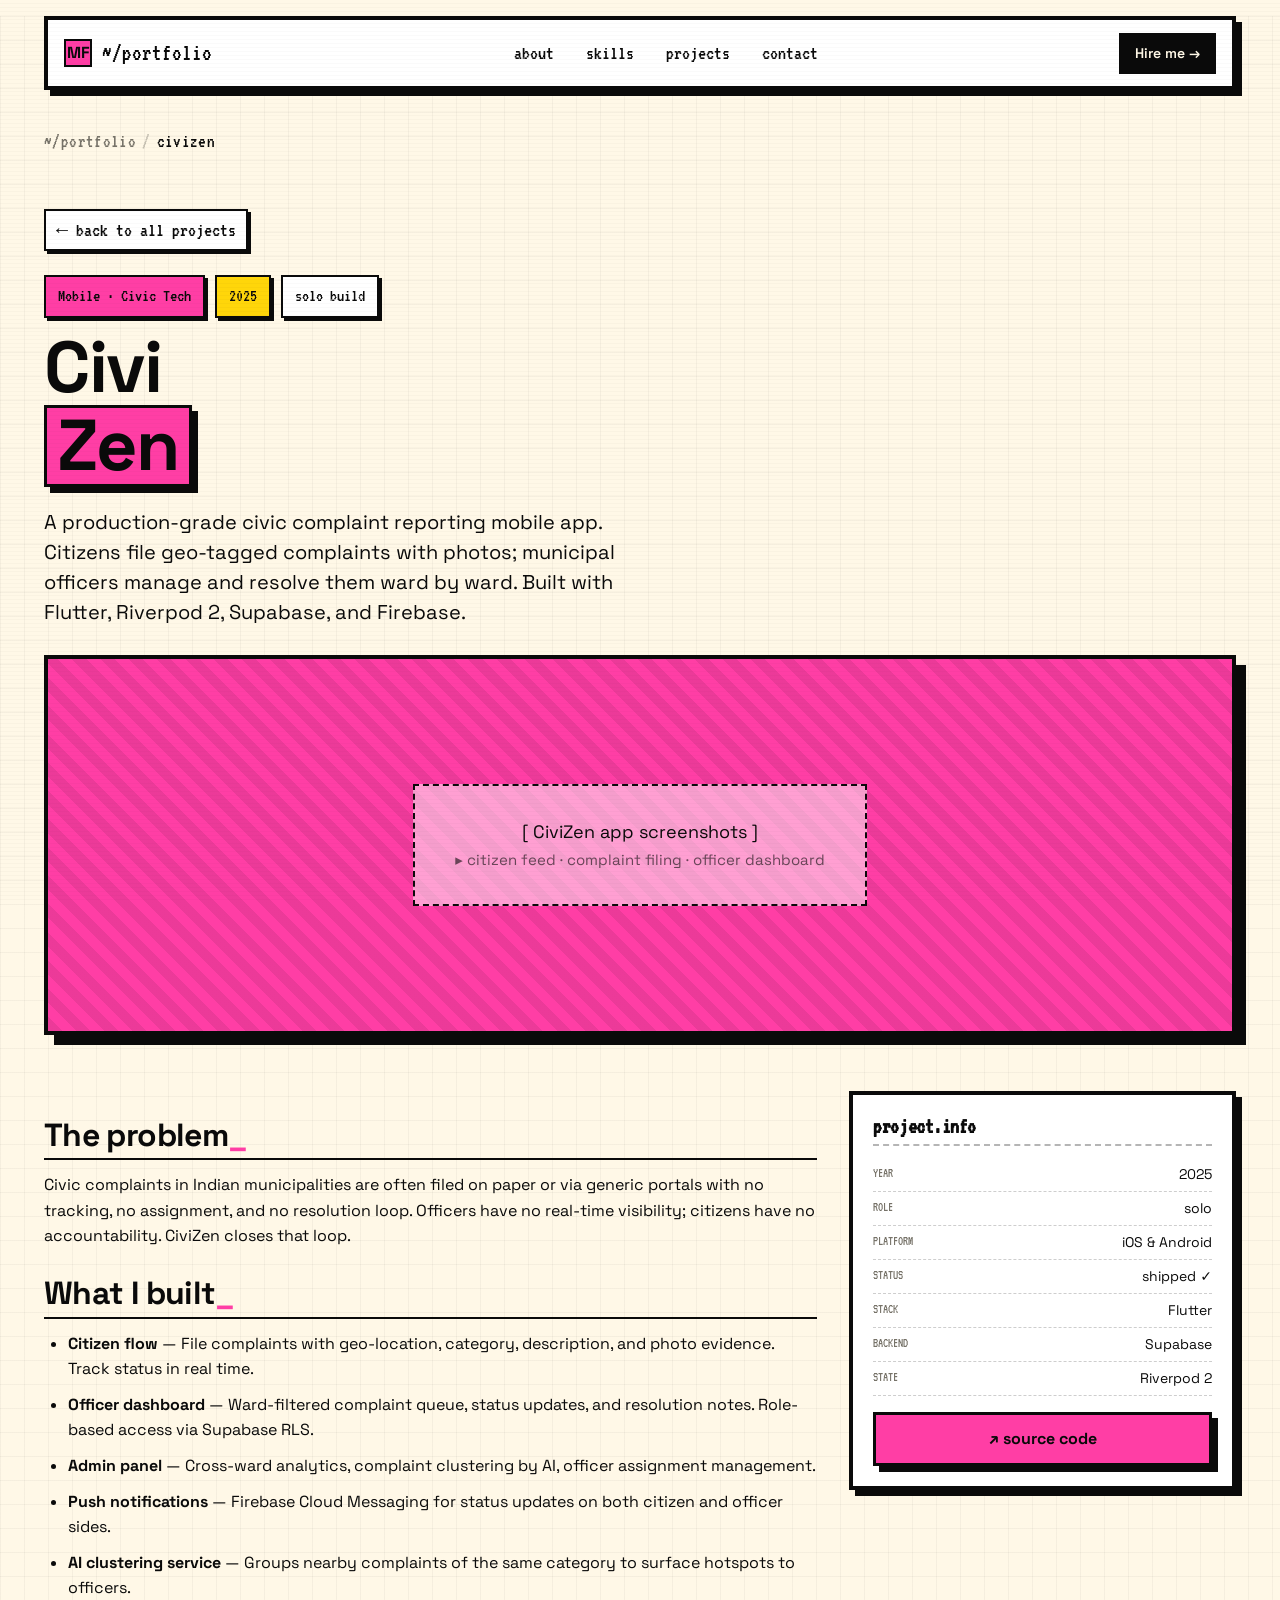
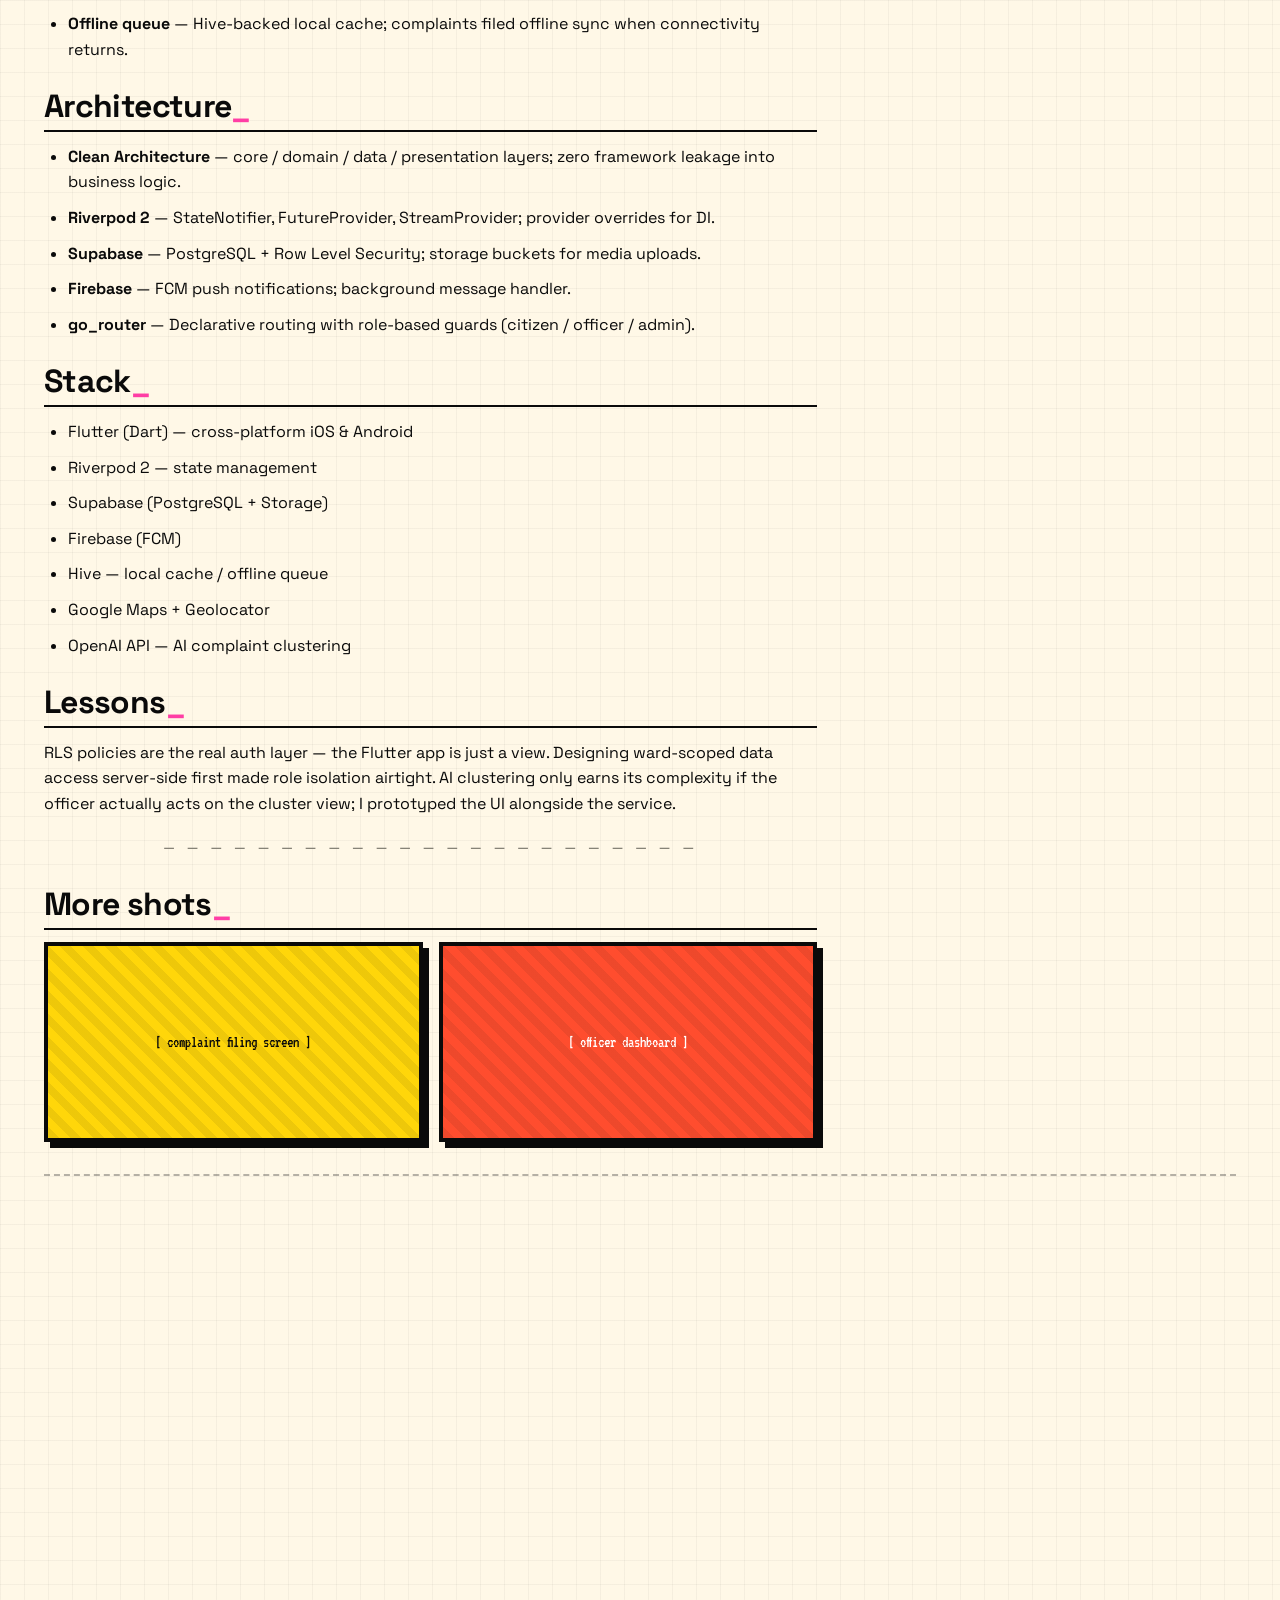
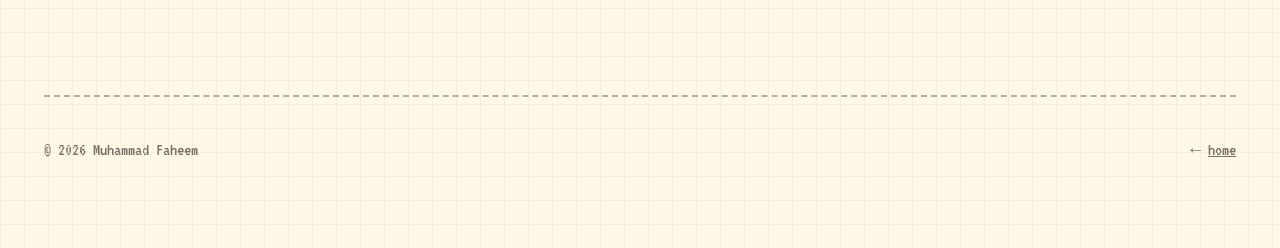
==== civizen/index.html @ f8d9481d "feat: portfolio site with clean URLs, responsive design, and project pages - Clean URL structure: ea" ====
<!doctype html>
<html lang="en">
<head>
<meta charset="utf-8" />
<title>CiviZen — Portfolio</title>
<meta name="viewport" content="width=device-width, initial-scale=1" />
<link rel="preconnect" href="https://fonts.googleapis.com">
<link rel="preconnect" href="https://fonts.gstatic.com" crossorigin>
<link href="https://fonts.googleapis.com/css2?family=Space+Grotesk:wght@400;500;600;700&family=VT323&family=Kalam:wght@400;700&display=swap" rel="stylesheet">
<link rel="stylesheet" href="../styles.css">
</head>
<body>

<nav class="topbar">
  <div class="topbar-inner">
    <a href="../index.html" class="topbar-logo" style="text-decoration:none">
      <span class="logo-badge">MF</span>
      <span>~/portfolio</span>
    </a>
    <div class="nav-links">
      <a href="../index.html#about">about</a>
      <a href="../index.html#skills">skills</a>
      <a href="../index.html#projects">projects</a>
      <a href="../index.html#contact">contact</a>
    </div>
    <a href="../index.html#contact" class="nav-cta">Hire me →</a>
    <button class="nav-toggle" id="nav-toggle" aria-label="Toggle navigation">☰</button>
  </div>
</nav>

<main class="shell">

<div class="url-bar">
  <a href="../index.html">~/portfolio</a>
  <span class="url-sep">/</span>
  <span class="url-active">civizen</span>
</div>

  <section class="proj-hero">
    <a href="../index.html#projects" class="back-link">← back to all projects</a>

    <div style="display:flex;gap:10px;flex-wrap:wrap;margin-bottom:12px">
      <span class="chip pink">Mobile · Civic Tech</span>
      <span class="chip yellow">2025</span>
      <span class="chip">solo build</span>
    </div>

    <h1 style="font-size:clamp(40px,6vw,72px)">
      Civi<br/>
      <span style="background:var(--accent-1);padding:0 10px;border:3px solid var(--ink);box-shadow:6px 6px 0 var(--ink);display:inline-block">Zen</span>
    </h1>

    <p class="hero-sub" style="margin-top:20px">
      A production-grade civic complaint reporting mobile app. Citizens file geo-tagged complaints with photos; municipal officers manage and resolve them ward by ward. Built with Flutter, Riverpod 2, Supabase, and Firebase.
    </p>

    <div class="proj-hero-visual">
      <div class="proj-placeholder" style="font-size:18px;padding:32px 40px">
        [ CiviZen app screenshots ]<br/>
        <small style="opacity:0.6">▸ citizen feed · complaint filing · officer dashboard</small>
      </div>
    </div>
  </section>

  <section class="proj-detail">
    <article class="proj-content">
      <h3>The problem<span style="color:var(--accent-1)">_</span></h3>
      <p>Civic complaints in Indian municipalities are often filed on paper or via generic portals with no tracking, no assignment, and no resolution loop. Officers have no real-time visibility; citizens have no accountability. CiviZen closes that loop.</p>

      <h3>What I built<span style="color:var(--accent-1)">_</span></h3>
      <ul>
        <li><strong>Citizen flow</strong> — File complaints with geo-location, category, description, and photo evidence. Track status in real time.</li>
        <li><strong>Officer dashboard</strong> — Ward-filtered complaint queue, status updates, and resolution notes. Role-based access via Supabase RLS.</li>
        <li><strong>Admin panel</strong> — Cross-ward analytics, complaint clustering by AI, officer assignment management.</li>
        <li><strong>Push notifications</strong> — Firebase Cloud Messaging for status updates on both citizen and officer sides.</li>
        <li><strong>AI clustering service</strong> — Groups nearby complaints of the same category to surface hotspots to officers.</li>
        <li><strong>Offline queue</strong> — Hive-backed local cache; complaints filed offline sync when connectivity returns.</li>
      </ul>

      <h3>Architecture<span style="color:var(--accent-1)">_</span></h3>
      <ul>
        <li><strong>Clean Architecture</strong> — core / domain / data / presentation layers; zero framework leakage into business logic.</li>
        <li><strong>Riverpod 2</strong> — StateNotifier, FutureProvider, StreamProvider; provider overrides for DI.</li>
        <li><strong>Supabase</strong> — PostgreSQL + Row Level Security; storage buckets for media uploads.</li>
        <li><strong>Firebase</strong> — FCM push notifications; background message handler.</li>
        <li><strong>go_router</strong> — Declarative routing with role-based guards (citizen / officer / admin).</li>
      </ul>

      <h3>Stack<span style="color:var(--accent-1)">_</span></h3>
      <ul>
        <li>Flutter (Dart) — cross-platform iOS &amp; Android</li>
        <li>Riverpod 2 — state management</li>
        <li>Supabase (PostgreSQL + Storage)</li>
        <li>Firebase (FCM)</li>
        <li>Hive — local cache / offline queue</li>
        <li>Google Maps + Geolocator</li>
        <li>OpenAI API — AI complaint clustering</li>
      </ul>

      <h3>Lessons<span style="color:var(--accent-1)">_</span></h3>
      <p>RLS policies are the real auth layer — the Flutter app is just a view. Designing ward-scoped data access server-side first made role isolation airtight. AI clustering only earns its complexity if the officer actually acts on the cluster view; I prototyped the UI alongside the service.</p>

      <div class="ascii-div">─ ─ ─ ─ ─ ─ ─ ─ ─ ─ ─ ─ ─ ─ ─ ─ ─ ─ ─ ─ ─ ─ ─</div>

      <h3>More shots<span style="color:var(--accent-1)">_</span></h3>
      <div style="display:grid;grid-template-columns:1fr 1fr;gap:16px">
        <div style="height:200px;border:var(--border-thick);box-shadow:var(--shadow);background:repeating-linear-gradient(45deg,rgba(10,10,10,0.07) 0 8px, transparent 8px 16px),var(--accent-2);display:grid;place-items:center;font-family:'VT323',monospace">
          [ complaint filing screen ]
        </div>
        <div style="height:200px;border:var(--border-thick);box-shadow:var(--shadow);background:repeating-linear-gradient(45deg,rgba(10,10,10,0.07) 0 8px, transparent 8px 16px),var(--accent-3);display:grid;place-items:center;font-family:'VT323',monospace;color:#fff">
          [ officer dashboard ]
        </div>
      </div>
    </article>

    <aside class="proj-meta-card">
      <h4>project.info</h4>
      <div class="proj-meta-row"><span>year</span><span>2025</span></div>
      <div class="proj-meta-row"><span>role</span><span>solo</span></div>
      <div class="proj-meta-row"><span>platform</span><span>iOS &amp; Android</span></div>
      <div class="proj-meta-row"><span>status</span><span>shipped ✓</span></div>
      <div class="proj-meta-row"><span>stack</span><span>Flutter</span></div>
      <div class="proj-meta-row"><span>backend</span><span>Supabase</span></div>
      <div class="proj-meta-row"><span>state</span><span>Riverpod 2</span></div>

      <div style="margin-top:16px;display:flex;flex-direction:column;gap:8px">
        <a href="https://github.com/mdfaheem2306" target="_blank" rel="noopener" class="btn primary" style="justify-content:center">↗ source code</a>
      </div>
    </aside>
  </section>

  <section class="section">
    <div class="contact-card reveal">
      <h2>Back to the index →</h2>
      <p>See the full project list, or get in touch if you want to collaborate.</p>
      <div class="contact-links">
        <a href="../index.html#projects" class="btn yellow">All projects →</a>
        <a href="../index.html#contact" class="btn ghost">Contact</a>
      </div>
    </div>
  </section>

  <footer>
    <span>© 2026 Muhammad Faheem</span>
    <span>← <a href="../index.html" style="text-decoration:underline">home</a></span>
  </footer>
</main>

<script>
const PALETTES = {
  poppy:    { bg: '#fff8e7', ink: '#0a0a0a', a1: '#ff3ea5', a2: '#ffd60a', a3: '#ff4d2e' },
  cyber:    { bg: '#eaffea', ink: '#0a0a0a', a1: '#00ff9d', a2: '#ff00e5', a3: '#00d0ff' },
  sunset:   { bg: '#fff2e0', ink: '#1a0e07', a1: '#ff6b35', a2: '#ffc857', a3: '#e63946' },
  cream:    { bg: '#fdf6e3', ink: '#2b1d0e', a1: '#d33682', a2: '#b58900', a3: '#cb4b16' },
  arcade:   { bg: '#1a0b2e', ink: '#fff', a1: '#ff2079', a2: '#ffea00', a3: '#00e1ff' },
  lime:     { bg: '#f4fdd0', ink: '#0a0a0a', a1: '#ff3366', a2: '#c6ff00', a3: '#7c3aff' },
};
document.getElementById('nav-toggle')?.addEventListener('click',()=>{
  document.querySelector('.nav-links')?.classList.toggle('open');
});
try {
  const stored = localStorage.getItem('portfolio-palette');
  if (stored && PALETTES[stored]) {
    const p = PALETTES[stored], r = document.documentElement.style;
    r.setProperty('--bg', p.bg); r.setProperty('--ink', p.ink);
    r.setProperty('--accent-1', p.a1); r.setProperty('--accent-2', p.a2); r.setProperty('--accent-3', p.a3);
  }
} catch {}
</script>

</body>
</html>
---- styles.css ----
/* =========================================================
   Porrdolio — Y2K Wireframe
   ========================================================= */

:root {
  --bg: #fff8e7;
  --ink: #0a0a0a;
  --paper: #ffffff;
  --muted: #767268;
  --line: #0a0a0a;

  --pink: #ff3ea5;
  --yellow: #ffd60a;
  --red: #ff4d2e;
  --blue: #2d7dff;
  --green: #2ecc71;

  --accent-1: var(--pink);
  --accent-2: var(--yellow);
  --accent-3: var(--red);

  --shadow: 6px 6px 0 0 var(--ink);
  --shadow-lg: 10px 10px 0 0 var(--ink);
  --shadow-sm: 3px 3px 0 0 var(--ink);

  --border: 2.5px solid var(--ink);
  --border-thick: 4px solid var(--ink);

  --radius: 0px;
  --radius-chip: 999px;
}

* { box-sizing: border-box; margin: 0; padding: 0; }

html, body {
  background: var(--bg);
  color: var(--ink);
  font-family: 'Space Grotesk', system-ui, sans-serif;
  font-size: 16px;
  line-height: 1.5;
  -webkit-font-smoothing: antialiased;
}

/* Grid paper background */
body {
  background-image:
    linear-gradient(to right, rgba(10,10,10,0.04) 1px, transparent 1px),
    linear-gradient(to bottom, rgba(10,10,10,0.04) 1px, transparent 1px);
  background-size: 24px 24px;
  background-color: var(--bg);
  min-height: 100vh;
  position: relative;
  overflow-x: hidden;
}

/* Scanline overlay */
body::before {
  content: '';
  position: fixed;
  inset: 0;
  background: repeating-linear-gradient(
    0deg,
    rgba(10,10,10,0.02) 0px,
    rgba(10,10,10,0.02) 1px,
    transparent 1px,
    transparent 4px
  );
  pointer-events: none;
  z-index: 9999;
  mix-blend-mode: multiply;
}

/* Typography */
.mono { font-family: 'VT323', 'Geist Mono', ui-monospace, monospace; }
.hand { font-family: 'Kalam', 'Caveat', cursive; font-weight: 400; }

h1, h2, h3, h4 {
  font-family: 'Space Grotesk', sans-serif;
  font-weight: 700;
  letter-spacing: -0.02em;
  line-height: 1.05;
}

h1 { font-size: clamp(48px, 8vw, 96px); }
h2 { font-size: clamp(32px, 5vw, 56px); }
h3 { font-size: clamp(22px, 2.5vw, 32px); }

a { color: inherit; }

/* =========================================================
   Layout
   ========================================================= */
.shell {
  max-width: 1240px;
  margin: 0 auto;
  padding: 24px;
}

/* ---------- URL breadcrumb bar ---------- */
.url-bar {
  display: flex;
  align-items: center;
  gap: 6px;
  font-family: 'VT323', monospace;
  font-size: 19px;
  color: var(--muted);
  padding: 14px 0 4px;
  letter-spacing: 0.02em;
}
.url-bar .url-sep { opacity: 0.4; }
.url-bar a { color: var(--muted); text-decoration: none; }
.url-bar a:hover { color: var(--ink); text-decoration: underline; }
.url-bar .url-active { color: var(--ink); }

/* ---------- Top nav ---------- */
.topbar {
  position: sticky;
  top: 16px;
  z-index: 100;
  margin: 16px auto 0;
  max-width: 1240px;
  padding: 0 24px;
}
.topbar-inner {
  background: var(--paper);
  border: var(--border-thick);
  box-shadow: var(--shadow);
  padding: 10px 16px;
  display: flex;
  align-items: center;
  justify-content: space-between;
  gap: 16px;
}
.topbar-logo {
  display: flex;
  align-items: center;
  gap: 10px;
  font-family: 'VT323', monospace;
  font-size: 24px;
  line-height: 1;
}
.logo-badge {
  width: 28px; height: 28px;
  background: var(--accent-1);
  border: 2.5px solid var(--ink);
  display: grid; place-items: center;
  font-weight: 700; font-size: 16px;
  font-family: 'Space Grotesk', sans-serif;
  color: var(--ink);
}
.nav-links { display: flex; gap: 4px; align-items: center; }
.nav-links a {
  text-decoration: none;
  padding: 6px 12px;
  font-family: 'VT323', monospace;
  font-size: 20px;
  border: 2px solid transparent;
}
.nav-links a:hover {
  background: var(--accent-2);
  border: 2px solid var(--ink);
  box-shadow: 2px 2px 0 var(--ink);
}
.nav-cta {
  background: var(--ink);
  color: var(--bg);
  padding: 8px 14px;
  font-family: 'Space Grotesk', sans-serif;
  font-weight: 600;
  font-size: 14px;
  text-decoration: none;
  border: 2.5px solid var(--ink);
  display: inline-block;
}
.nav-cta:hover { background: var(--accent-1); color: var(--ink); }

/* =========================================================
   Hero
   ========================================================= */
.hero {
  padding: 64px 0 32px;
  display: grid;
  grid-template-columns: 1.1fr 1fr;
  gap: 32px;
  align-items: start;
}
@media (max-width: 900px) {
  .hero { grid-template-columns: 1fr; }
}

.hero-eyebrow {
  font-family: 'VT323', monospace;
  font-size: 22px;
  background: var(--accent-2);
  display: inline-block;
  padding: 4px 12px;
  border: 2.5px solid var(--ink);
  box-shadow: var(--shadow-sm);
  margin-bottom: 20px;
  transform: rotate(-1deg);
}
.hero h1 {
  margin-bottom: 16px;
}
.hero h1 .name-bg {
  background: var(--accent-1);
  color: var(--ink);
  padding: 0 12px;
  border: 3px solid var(--ink);
  box-shadow: 6px 6px 0 var(--ink);
  display: inline-block;
  line-height: 1.1;
}
.hero-sub {
  font-size: 20px;
  max-width: 48ch;
  margin-bottom: 28px;
  color: var(--ink);
}
.hero-meta {
  display: flex;
  gap: 12px;
  flex-wrap: wrap;
  margin-bottom: 32px;
}
.chip {
  background: var(--paper);
  border: 2.5px solid var(--ink);
  padding: 6px 12px;
  font-family: 'VT323', monospace;
  font-size: 18px;
  box-shadow: 3px 3px 0 var(--ink);
}
.chip.pink { background: var(--accent-1); color: var(--ink); }
.chip.yellow { background: var(--accent-2); }
.chip.red { background: var(--accent-3); color: var(--paper); }

.hero-actions {
  display: flex; gap: 12px; flex-wrap: wrap;
}
.btn {
  display: inline-flex; align-items: center; gap: 8px;
  padding: 12px 20px;
  font-family: 'Space Grotesk', sans-serif;
  font-weight: 700;
  font-size: 16px;
  text-decoration: none;
  border: 3px solid var(--ink);
  box-shadow: var(--shadow);
  background: var(--paper);
  color: var(--ink);
  cursor: pointer;
  transition: transform 0.08s ease, box-shadow 0.08s ease;
}
.btn:hover {
  transform: translate(2px, 2px);
  box-shadow: 4px 4px 0 var(--ink);
}
.btn:active {
  transform: translate(6px, 6px);
  box-shadow: 0 0 0 var(--ink);
}
.btn.primary { background: var(--accent-1); }
.btn.yellow { background: var(--accent-2); }
.btn.ghost { background: var(--paper); }

/* Hand-drawn annotation */
.note {
  font-family: 'Kalam', cursive;
  font-size: 20px;
  color: var(--accent-3);
  position: relative;
}
.note-arrow {
  display: inline-block;
  margin-right: 6px;
}

/* =========================================================
   Terminal
   ========================================================= */
.terminal {
  background: #0a0a0a;
  color: #e8ffd4;
  border: var(--border-thick);
  box-shadow: var(--shadow-lg);
  font-family: 'VT323', monospace;
  font-size: 18px;
  position: relative;
  overflow: hidden;
}
.term-bar {
  background: linear-gradient(180deg, #f0f0f0 0%, #c8c8c8 50%, #a8a8a8 100%);
  border-bottom: 2.5px solid var(--ink);
  padding: 8px 12px;
  display: flex;
  align-items: center;
  gap: 8px;
}
.term-dots { display: flex; gap: 6px; }
.term-dot {
  width: 14px; height: 14px;
  border: 2px solid var(--ink);
  background: #fff;
}
.term-dot.red { background: #ff5f57; }
.term-dot.yel { background: #febc2e; }
.term-dot.grn { background: #28c840; }
.term-title {
  flex: 1;
  text-align: center;
  font-family: 'VT323', monospace;
  font-size: 16px;
  color: #222;
  margin-right: 62px; /* compensate dots */
}
.term-body {
  padding: 20px 18px;
  min-height: 320px;
  position: relative;
}
.term-body::before {
  content: '';
  position: absolute;
  inset: 0;
  background: repeating-linear-gradient(
    0deg,
    rgba(0,255,0,0.03) 0px,
    rgba(0,255,0,0.03) 1px,
    transparent 1px,
    transparent 3px
  );
  pointer-events: none;
}
.term-line { margin-bottom: 4px; white-space: pre-wrap; }
.term-prompt { color: var(--accent-2); }
.term-user { color: #a4ff7c; }
.term-path { color: #6bdfff; }
.term-key { color: #ff7cb0; }
.term-str { color: #ffd97c; }
.term-comment { color: #767268; }
.term-num { color: #ff9d66; }
.cursor {
  display: inline-block;
  width: 10px; height: 18px;
  background: #e8ffd4;
  vertical-align: -3px;
  animation: blink 1s steps(2) infinite;
}
@keyframes blink { 50% { opacity: 0; } }

/* =========================================================
   Section headers
   ========================================================= */
.section {
  padding: 80px 0;
  border-top: 2.5px dashed rgba(10,10,10,0.3);
  margin-top: 32px;
}
.section-hdr {
  display: flex;
  align-items: baseline;
  gap: 16px;
  margin-bottom: 32px;
  flex-wrap: wrap;
}
.section-num {
  font-family: 'VT323', monospace;
  font-size: 28px;
  background: var(--ink);
  color: var(--bg);
  padding: 2px 10px;
}
.section-title { flex: 1; }
.section-kicker {
  font-family: 'Kalam', cursive;
  color: var(--muted);
  font-size: 18px;
}

/* =========================================================
   About
   ========================================================= */
.about {
  display: grid;
  grid-template-columns: 1.2fr 1fr;
  gap: 40px;
  align-items: start;
}
@media (max-width: 900px) {
  .about { grid-template-columns: 1fr; }
}
.about-card {
  background: var(--paper);
  border: var(--border-thick);
  box-shadow: var(--shadow);
  padding: 28px;
}
.about-card p {
  font-size: 17px;
  margin-bottom: 14px;
}
.about-card p:last-child { margin-bottom: 0; }
.about-card strong {
  background: var(--accent-2);
  padding: 0 4px;
  border: 1.5px solid var(--ink);
}

.about-side {
  display: flex;
  flex-direction: column;
  gap: 16px;
}
.stat-box {
  background: var(--paper);
  border: 2.5px solid var(--ink);
  box-shadow: var(--shadow-sm);
  padding: 16px;
  display: flex;
  justify-content: space-between;
  align-items: baseline;
}
.stat-box:nth-child(1) { background: var(--accent-1); color: var(--ink); }
.stat-box:nth-child(2) { background: var(--accent-2); }
.stat-box:nth-child(3) { background: var(--paper); }
.stat-num {
  font-family: 'Space Grotesk', sans-serif;
  font-size: 40px;
  font-weight: 700;
  line-height: 1;
}
.stat-lbl {
  font-family: 'VT323', monospace;
  font-size: 18px;
  text-align: right;
  max-width: 140px;
}

/* Education inline */
.edu-item {
  display: flex;
  justify-content: space-between;
  gap: 12px;
  padding: 10px 0;
  border-bottom: 1.5px dashed rgba(10,10,10,0.3);
  font-size: 15px;
}
.edu-item:last-child { border-bottom: 0; }
.edu-year {
  font-family: 'VT323', monospace;
  color: var(--muted);
  white-space: nowrap;
}

/* =========================================================
   Skills
   ========================================================= */
.skills-grid {
  display: grid;
  grid-template-columns: repeat(4, 1fr);
  gap: 16px;
}
@media (max-width: 900px) { .skills-grid { grid-template-columns: repeat(2, 1fr); } }

.skill-card {
  background: var(--paper);
  border: var(--border-thick);
  box-shadow: var(--shadow);
  padding: 20px;
  transition: transform 0.12s ease, box-shadow 0.12s ease;
}
.skill-card:hover {
  transform: translate(-2px, -2px);
  box-shadow: 10px 10px 0 var(--ink);
}
.skill-card h4 {
  font-family: 'VT323', monospace;
  font-size: 22px;
  margin-bottom: 12px;
  display: flex;
  align-items: center;
  gap: 8px;
}
.skill-card h4::before {
  content: '▸';
  color: var(--accent-1);
}
.skill-list {
  list-style: none;
  display: flex;
  flex-wrap: wrap;
  gap: 6px;
}
.skill-list li {
  background: var(--bg);
  border: 2px solid var(--ink);
  padding: 2px 8px;
  font-family: 'VT323', monospace;
  font-size: 16px;
}
.skill-card.highlight { background: var(--accent-2); }
.skill-card.pink { background: var(--accent-1); }

/* =========================================================
   Projects
   ========================================================= */
.projects-grid {
  display: grid;
  grid-template-columns: repeat(2, 1fr);
  gap: 24px;
}
@media (max-width: 900px) { .projects-grid { grid-template-columns: 1fr; } }

.proj-card {
  background: var(--paper);
  border: var(--border-thick);
  box-shadow: var(--shadow);
  padding: 0;
  display: flex;
  flex-direction: column;
  text-decoration: none;
  color: var(--ink);
  position: relative;
  overflow: hidden;
  transition: transform 0.12s ease, box-shadow 0.12s ease;
}
.proj-card:hover {
  transform: translate(-3px, -3px);
  box-shadow: 12px 12px 0 var(--ink);
}
.proj-visual {
  height: 220px;
  border-bottom: var(--border-thick);
  background:
    repeating-linear-gradient(45deg,
      rgba(10,10,10,0.07) 0 8px,
      transparent 8px 16px),
    var(--accent-1);
  display: grid;
  place-items: center;
  position: relative;
  font-family: 'VT323', monospace;
  font-size: 18px;
  color: var(--ink);
}
.proj-card:nth-child(2) .proj-visual { background:
  repeating-linear-gradient(45deg,
    rgba(10,10,10,0.07) 0 8px,
    transparent 8px 16px),
  var(--accent-2); }
.proj-card:nth-child(3) .proj-visual { background:
  repeating-linear-gradient(45deg,
    rgba(10,10,10,0.07) 0 8px,
    transparent 8px 16px),
  var(--accent-3); color: var(--paper); }

.proj-placeholder {
  border: 2.5px dashed var(--ink);
  background: rgba(255,255,255,0.5);
  padding: 24px 28px;
  text-align: center;
}
.proj-card:nth-child(3) .proj-placeholder { border-color: var(--paper); background: rgba(0,0,0,0.2); color: var(--paper); }

.proj-body {
  padding: 20px;
}
.proj-title {
  font-size: 24px;
  margin-bottom: 8px;
}
.proj-desc {
  font-size: 15px;
  color: var(--ink);
  margin-bottom: 14px;
  line-height: 1.5;
}
.proj-tags {
  display: flex;
  flex-wrap: wrap;
  gap: 6px;
  margin-bottom: 14px;
}
.proj-tag {
  font-family: 'VT323', monospace;
  font-size: 14px;
  background: var(--bg);
  border: 2px solid var(--ink);
  padding: 1px 8px;
}
.proj-link {
  font-family: 'VT323', monospace;
  font-size: 18px;
  border-top: 2px dashed rgba(10,10,10,0.3);
  padding-top: 12px;
  display: flex;
  justify-content: space-between;
  align-items: center;
}
.proj-link .arrow { transition: transform 0.12s ease; }
.proj-card:hover .proj-link .arrow { transform: translateX(6px); }

/* =========================================================
   Contact
   ========================================================= */
.contact-card {
  background: var(--accent-1);
  border: var(--border-thick);
  box-shadow: var(--shadow-lg);
  padding: 48px;
  text-align: center;
  position: relative;
  overflow: hidden;
}
.contact-card::after {
  content: '★ ☆ ★ ☆ ★ ☆ ★ ☆ ★ ☆ ★ ☆ ★ ☆ ★ ☆ ★';
  position: absolute;
  bottom: 8px;
  left: 0; right: 0;
  font-family: 'VT323', monospace;
  opacity: 0.3;
  font-size: 18px;
}
.contact-card h2 { margin-bottom: 16px; }
.contact-card p {
  font-size: 18px;
  max-width: 44ch;
  margin: 0 auto 24px;
}
.contact-links {
  display: flex;
  gap: 12px;
  justify-content: center;
  flex-wrap: wrap;
}

/* =========================================================
   Footer
   ========================================================= */
footer {
  padding: 40px 0 60px;
  border-top: 2.5px dashed rgba(10,10,10,0.3);
  margin-top: 48px;
  display: flex;
  justify-content: space-between;
  flex-wrap: wrap;
  gap: 16px;
  font-family: 'VT323', monospace;
  font-size: 18px;
  color: var(--muted);
}

/* =========================================================
   Marquee
   ========================================================= */
.marquee {
  background: var(--ink);
  color: var(--bg);
  border-top: 2.5px solid var(--ink);
  border-bottom: 2.5px solid var(--ink);
  overflow: hidden;
  padding: 10px 0;
  font-family: 'VT323', monospace;
  font-size: 22px;
  margin: 32px 0;
}
.marquee-track {
  display: inline-block;
  white-space: nowrap;
  animation: scroll 30s linear infinite;
}
.marquee-track span { margin-right: 40px; }
.marquee-track span::after { content: ' ◆ '; color: var(--accent-2); margin-left: 40px; }
@keyframes scroll {
  from { transform: translateX(0); }
  to { transform: translateX(-50%); }
}

/* =========================================================
   Scroll reveal
   ========================================================= */
.reveal {
  opacity: 0;
  transform: translateY(24px);
  transition: opacity 0.6s ease, transform 0.6s ease;
}
.reveal.in {
  opacity: 1;
  transform: translateY(0);
}

/* =========================================================
   Tweaks panel
   ========================================================= */
.tweaks {
  position: fixed;
  bottom: 20px; right: 20px;
  background: var(--paper);
  border: var(--border-thick);
  box-shadow: var(--shadow);
  padding: 16px;
  z-index: 500;
  display: none;
  max-width: 280px;
  font-family: 'VT323', monospace;
}
.tweaks.open { display: block; }
.tweaks h5 {
  font-family: 'Space Grotesk', sans-serif;
  font-size: 14px;
  margin-bottom: 12px;
  text-transform: uppercase;
  letter-spacing: 0.06em;
}
.palette-grid {
  display: grid;
  grid-template-columns: repeat(3, 1fr);
  gap: 8px;
}
.palette-opt {
  border: 2.5px solid var(--ink);
  padding: 8px;
  cursor: pointer;
  background: var(--paper);
  text-align: center;
  font-size: 14px;
  box-shadow: 2px 2px 0 var(--ink);
}
.palette-opt:hover { transform: translate(-1px, -1px); box-shadow: 3px 3px 0 var(--ink); }
.palette-opt.active { background: var(--accent-2); }
.palette-swatches {
  display: flex;
  gap: 2px;
  justify-content: center;
  margin-bottom: 4px;
}
.palette-sw {
  width: 14px; height: 14px;
  border: 1.5px solid var(--ink);
}

/* =========================================================
   Project detail page
   ========================================================= */
.proj-hero {
  padding: 48px 0 24px;
}
.back-link {
  font-family: 'VT323', monospace;
  font-size: 20px;
  text-decoration: none;
  display: inline-block;
  margin-bottom: 24px;
  padding: 4px 10px;
  border: 2.5px solid var(--ink);
  background: var(--paper);
  box-shadow: 3px 3px 0 var(--ink);
}
.back-link:hover { background: var(--accent-2); }

.proj-hero-visual {
  height: 380px;
  border: var(--border-thick);
  box-shadow: var(--shadow-lg);
  margin: 24px 0 32px;
  background:
    repeating-linear-gradient(45deg,
      rgba(10,10,10,0.08) 0 10px,
      transparent 10px 20px),
    var(--accent-1);
  display: grid;
  place-items: center;
}
.proj-detail {
  display: grid;
  grid-template-columns: 2fr 1fr;
  gap: 32px;
}
@media (max-width: 900px) { .proj-detail { grid-template-columns: 1fr; } }

.proj-content h3 {
  margin: 28px 0 12px;
  padding-bottom: 6px;
  border-bottom: 2.5px solid var(--ink);
}
.proj-content p, .proj-content li {
  font-size: 16px;
  line-height: 1.6;
  margin-bottom: 10px;
}
.proj-content ul { padding-left: 24px; }

.proj-meta-card {
  background: var(--paper);
  border: var(--border-thick);
  box-shadow: var(--shadow);
  padding: 20px;
  position: sticky;
  top: 100px;
  align-self: start;
}
.proj-meta-card h4 {
  font-family: 'VT323', monospace;
  font-size: 22px;
  margin-bottom: 12px;
  padding-bottom: 6px;
  border-bottom: 2px dashed rgba(10,10,10,0.3);
}
.proj-meta-row {
  display: flex;
  justify-content: space-between;
  padding: 6px 0;
  font-size: 14px;
  border-bottom: 1px dashed rgba(10,10,10,0.2);
}
.proj-meta-row:last-child { border-bottom: 0; }
.proj-meta-row span:first-child {
  font-family: 'VT323', monospace;
  color: var(--muted);
  text-transform: uppercase;
  font-size: 13px;
}

/* ASCII divider */
.ascii-div {
  font-family: 'VT323', monospace;
  color: var(--muted);
  text-align: center;
  margin: 20px 0;
  font-size: 16px;
  letter-spacing: 4px;
  overflow: hidden;
  white-space: nowrap;
}

/* =========================================================
   Responsive
   ========================================================= */

.nav-toggle {
  display: none;
  background: none;
  border: 2.5px solid var(--ink);
  padding: 6px 11px;
  cursor: pointer;
  font-family: 'VT323', monospace;
  font-size: 26px;
  line-height: 1;
  color: var(--ink);
  box-shadow: 2px 2px 0 var(--ink);
}
.nav-toggle:hover { background: var(--accent-2); }

@media (max-width: 768px) {
  /* Nav */
  .nav-toggle { display: block; }
  .topbar-inner { position: relative; }
  .nav-links {
    display: none;
    position: absolute;
    top: calc(100% + 4px);
    left: -4px; right: -4px;
    background: var(--paper);
    border: var(--border-thick);
    box-shadow: 6px 6px 0 var(--ink);
    padding: 8px;
    z-index: 200;
    flex-direction: column;
    gap: 0;
  }
  .nav-links.open { display: flex; }
  .nav-links a {
    border-bottom: 1.5px dashed rgba(10,10,10,0.2);
    padding: 12px 16px;
    font-size: 22px;
  }
  .nav-links a:last-child { border-bottom: none; }

  /* Layout */
  .shell { padding: 16px; }
  .topbar { top: 8px; margin-top: 8px; padding: 0 16px; }

  /* Hero */
  .hero { padding: 28px 0 20px; gap: 24px; }
  .hero-sub { font-size: 17px; }
  .hero-eyebrow { transform: none; }
  .hero-actions { flex-direction: column; }
  .hero-actions .btn { width: 100%; justify-content: center; }

  /* Sections */
  .section { padding: 48px 0; }

  /* About */
  .about-card { padding: 20px; }

  /* Contact */
  .contact-card { padding: 32px 20px; }

  /* Terminal */
  .term-title { margin-right: 0; font-size: 14px; }

  /* Project detail */
  .proj-meta-card { position: static; }
}

@media (max-width: 480px) {
  /* Nav */
  .nav-cta { font-size: 13px; padding: 6px 10px; }

  /* Layout */
  .shell { padding: 12px; }

  /* Skills: 1 col */
  .skills-grid { grid-template-columns: 1fr; }

  /* Terminal */
  .term-body { min-height: 180px; font-size: 16px; }
  .term-bar { padding: 6px 10px; }

  /* Project hero visual */
  .proj-hero-visual { height: 200px; }

  /* Sections */
  .section { padding: 32px 0; }

  /* Contact */
  .contact-card { padding: 24px 14px; }
  .contact-card h2 { font-size: clamp(26px, 8vw, 48px); }

  /* About stats */
  .stat-num { font-size: 32px; }
  .stat-lbl { font-size: 16px; }

  /* Education row */
  .edu-item { flex-direction: column; gap: 2px; }

  /* Footer */
  footer { padding: 24px 0 40px; font-size: 16px; }

  /* Project content */
  .proj-content ul { padding-left: 16px; }

  /* Buttons */
  .btn { font-size: 15px; padding: 10px 16px; }
}
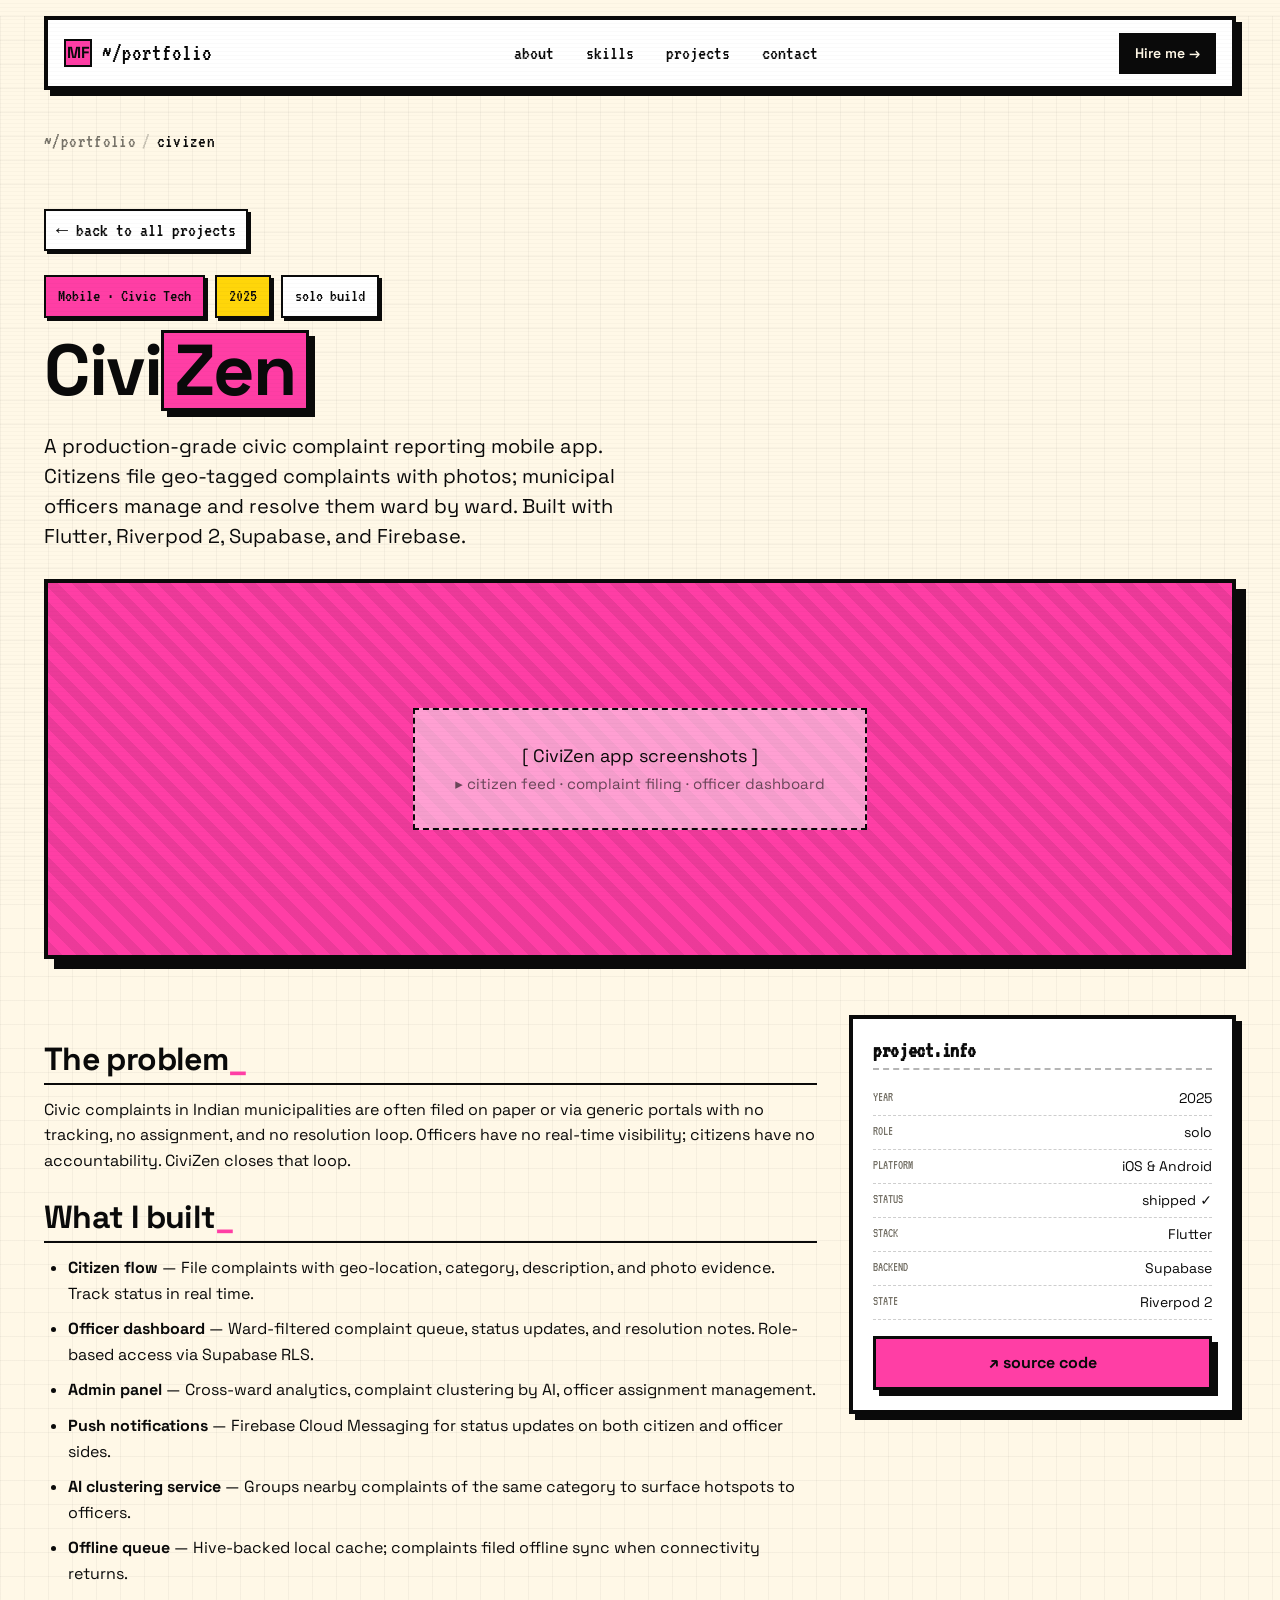
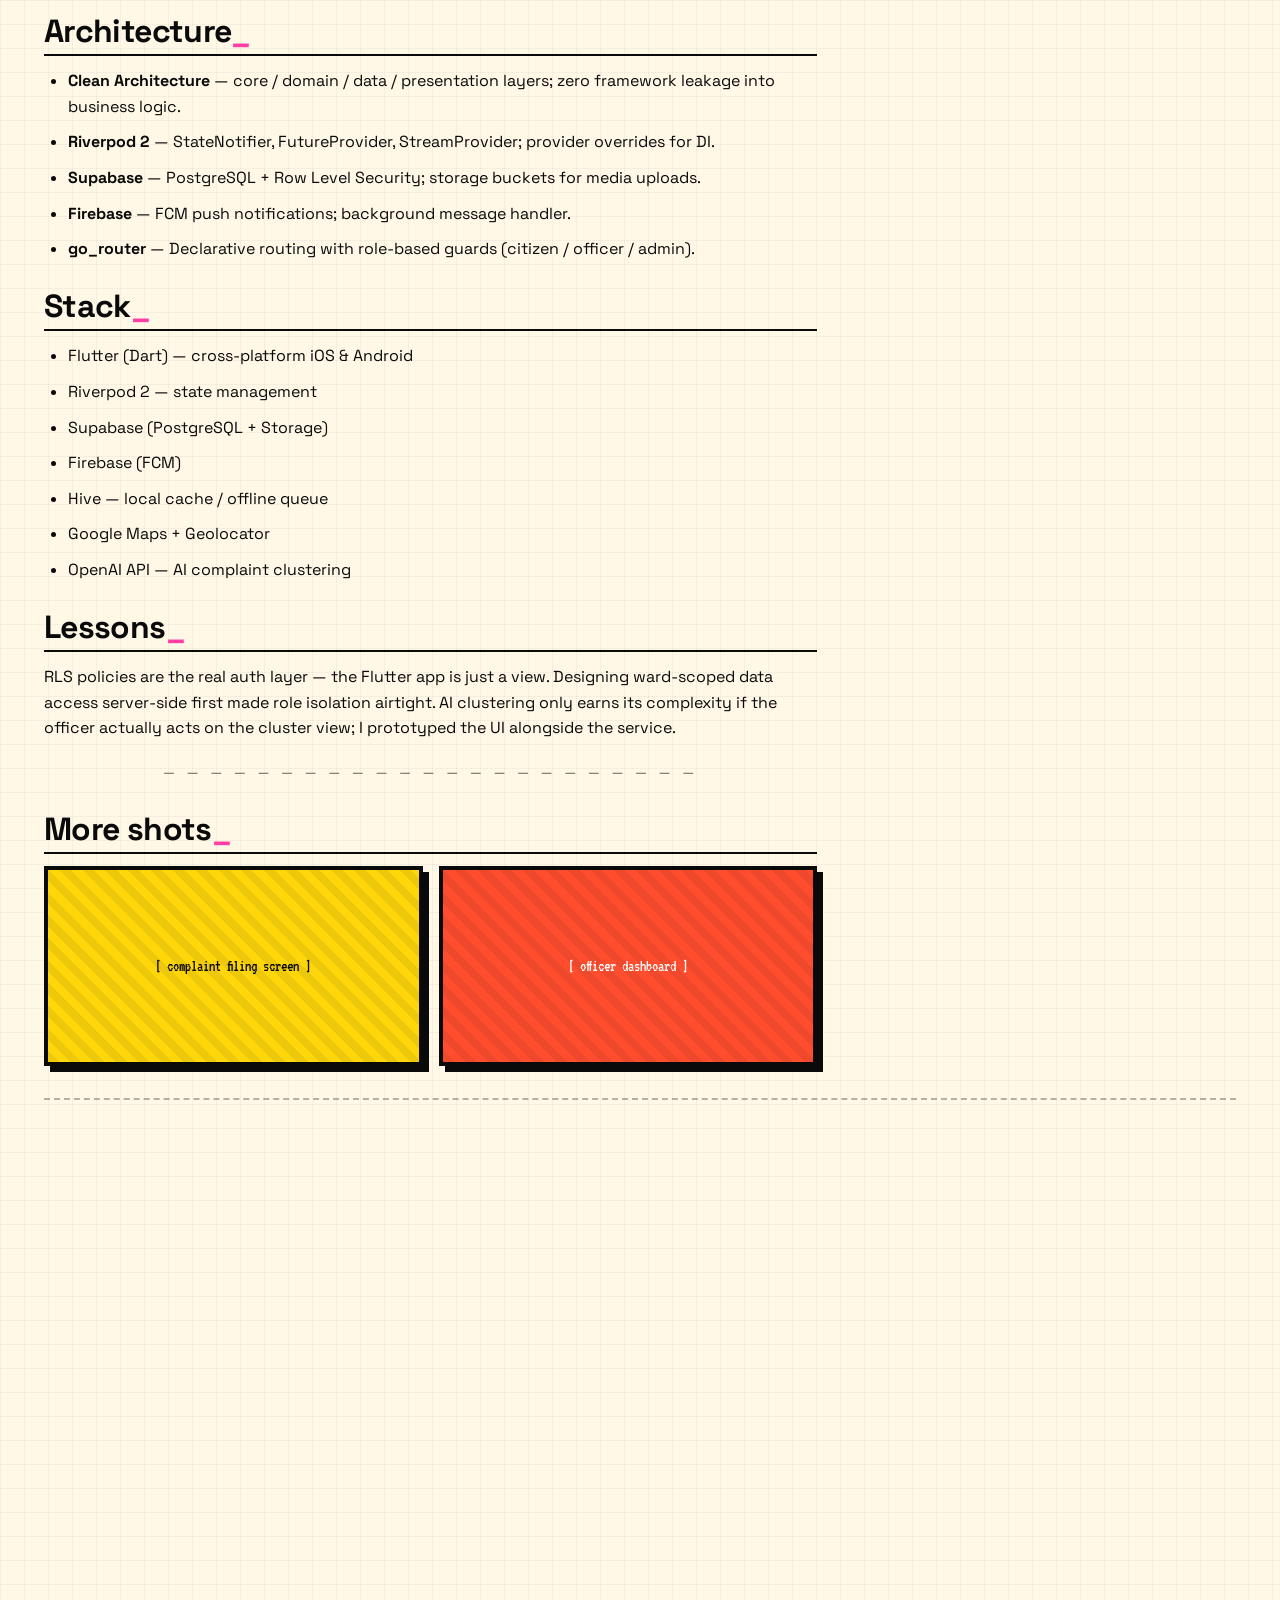
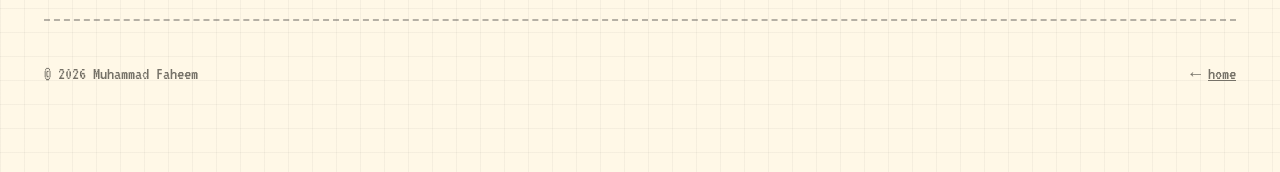
==== commit b30308d5: "fix: render CiviZen heading on single line" ====
--- a/civizen/index.html
+++ b/civizen/index.html
@@ -46,8 +46,7 @@
     </div>
 
     <h1 style="font-size:clamp(40px,6vw,72px)">
-      Civi<br/>
-      <span style="background:var(--accent-1);padding:0 10px;border:3px solid var(--ink);box-shadow:6px 6px 0 var(--ink);display:inline-block">Zen</span>
+      Civi<span style="background:var(--accent-1);padding:0 10px;border:3px solid var(--ink);box-shadow:6px 6px 0 var(--ink);display:inline-block">Zen</span>
     </h1>
 
     <p class="hero-sub" style="margin-top:20px">
